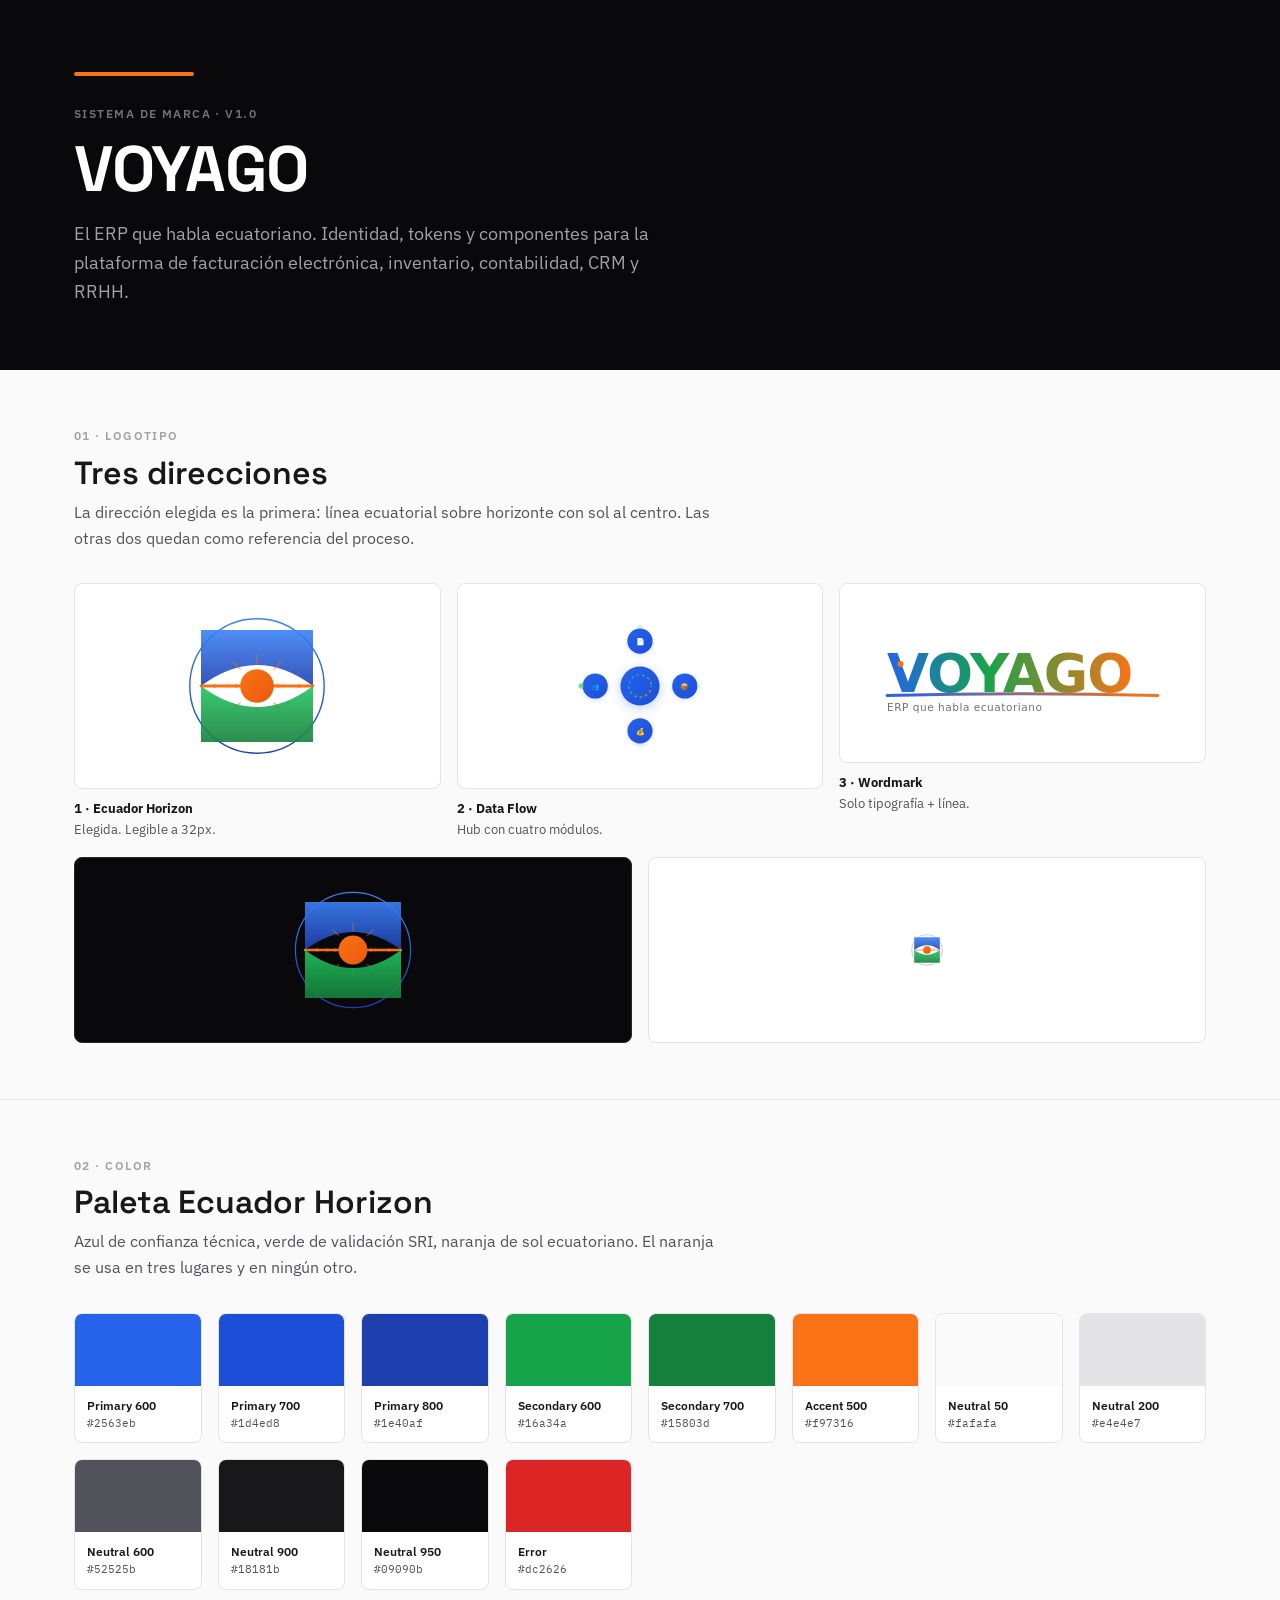
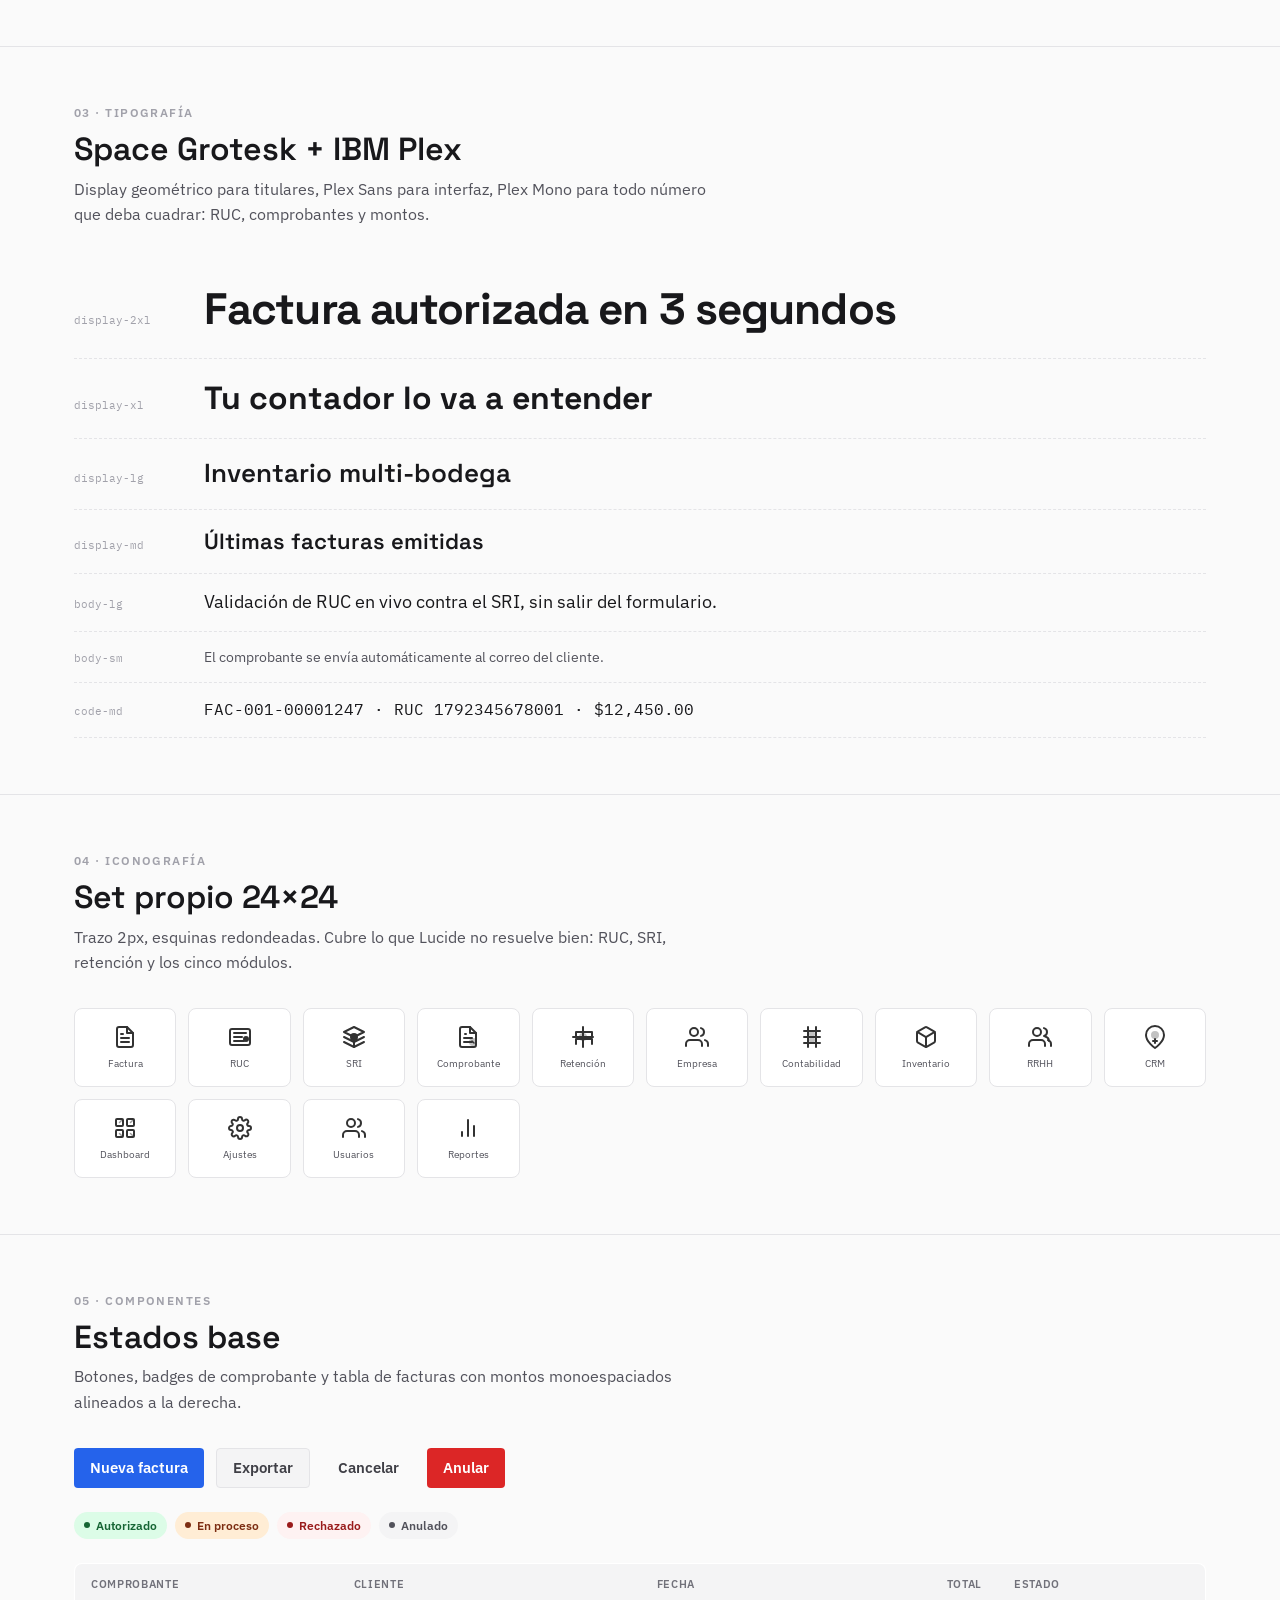
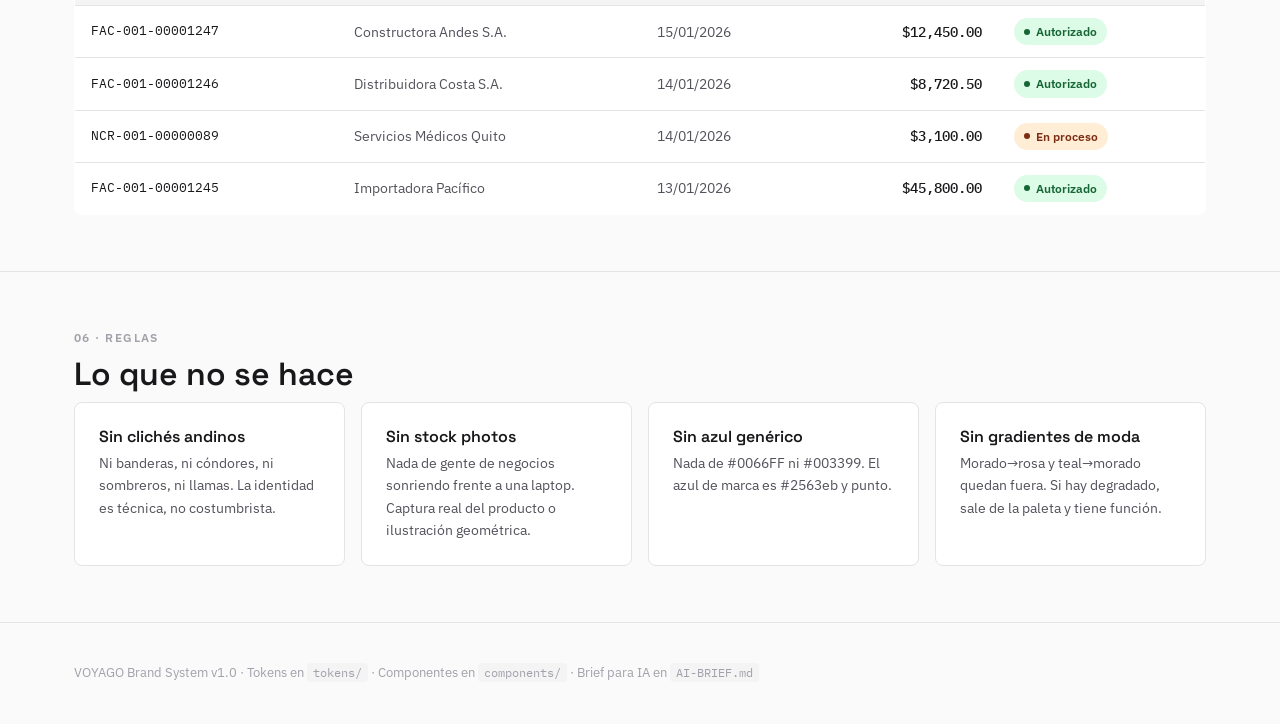
==== index.html @ 9d606502 "VOYAGO brand system v1.0: tokens, logo, iconos, componentes y landing" ====
<!DOCTYPE html>
<html lang="es-EC">
<head>
<meta charset="UTF-8">
<meta name="viewport" content="width=device-width, initial-scale=1">
<title>VOYAGO — Brand System v1.0</title>
<link rel="preconnect" href="https://fonts.googleapis.com">
<link rel="preconnect" href="https://fonts.gstatic.com" crossorigin>
<link href="https://fonts.googleapis.com/css2?family=Space+Grotesk:wght@300..700&family=IBM+Plex+Sans:wght@300..700&family=IBM+Plex+Mono:wght@300..700&display=swap" rel="stylesheet">
<style>
  :root{
    --primary-600:#2563eb; --primary-700:#1d4ed8; --primary-800:#1e40af;
    --secondary-600:#16a34a; --accent-500:#f97316;
    --n-0:#fff; --n-50:#fafafa; --n-100:#f4f4f5; --n-200:#e4e4e7;
    --n-400:#a1a1aa; --n-600:#52525b; --n-900:#18181b; --n-950:#09090b;
  }
  *{box-sizing:border-box;margin:0;padding:0}
  body{font-family:'IBM Plex Sans',system-ui,sans-serif;background:var(--n-50);color:var(--n-900);line-height:1.6;-webkit-font-smoothing:antialiased}
  h1,h2,h3,h4{font-family:'Space Grotesk',system-ui,sans-serif;text-wrap:balance;line-height:1.2}
  .wrap{max-width:1180px;margin:0 auto;padding:0 24px}
  section{padding:56px 0;border-bottom:1px solid var(--n-200)}
  .kicker{font-size:12px;letter-spacing:.12em;text-transform:uppercase;color:var(--n-400);font-weight:600;margin-bottom:8px}
  h2{font-size:clamp(24px,3vw,32px);font-weight:600;margin-bottom:8px}
  .lead{color:var(--n-600);max-width:64ch;margin-bottom:32px}
  .mono{font-family:'IBM Plex Mono',monospace;font-variant-numeric:tabular-nums}

  /* hero */
  header{background:var(--n-950);color:#fff;padding:72px 0 64px}
  header .kicker{color:#71717a}
  header h1{font-size:clamp(36px,6vw,64px);font-weight:700;letter-spacing:-.02em;margin-bottom:12px}
  header p{color:#a1a1aa;font-size:18px;max-width:56ch}
  .eqline{height:4px;width:120px;background:var(--accent-500);border-radius:99px;margin-bottom:28px}

  /* grid helpers */
  .g{display:grid;gap:16px}
  .g2{grid-template-columns:repeat(auto-fit,minmax(260px,1fr))}
  .g3{grid-template-columns:repeat(auto-fit,minmax(180px,1fr))}
  .g6{grid-template-columns:repeat(auto-fit,minmax(120px,1fr))}
  .card{background:#fff;border:1px solid var(--n-200);border-radius:8px;padding:24px}
  .card h4{font-size:16px;font-weight:600;margin-bottom:6px}
  .card p{font-size:14px;color:var(--n-600)}

  /* logos */
  .logo-box{display:flex;align-items:center;justify-content:center;background:#fff;border:1px solid var(--n-200);border-radius:8px;padding:32px;min-height:180px}
  .logo-box.dark{background:var(--n-950);border-color:#27272a}

  /* swatches */
  .sw{border-radius:8px;overflow:hidden;border:1px solid var(--n-200);background:#fff}
  .sw .chip{height:72px}
  .sw .meta{padding:10px 12px}
  .sw .name{font-size:12px;font-weight:600}
  .sw .hex{font-family:'IBM Plex Mono',monospace;font-size:11px;color:var(--n-600)}

  /* type */
  .typerow{display:flex;align-items:baseline;gap:20px;padding:14px 0;border-bottom:1px dashed var(--n-200)}
  .typerow .tag{font-family:'IBM Plex Mono',monospace;font-size:11px;color:var(--n-400);width:110px;flex-shrink:0}
  .d2xl{font-size:clamp(28px,4vw,44px);font-weight:700;letter-spacing:-.02em;font-family:'Space Grotesk'}
  .dxl{font-size:32px;font-weight:700;font-family:'Space Grotesk'}
  .dlg{font-size:26px;font-weight:600;font-family:'Space Grotesk'}
  .dmd{font-size:22px;font-weight:600;font-family:'Space Grotesk'}
  .blg{font-size:18px}
  .bsm{font-size:14px;color:var(--n-600)}

  /* icons */
  .icongrid{display:grid;grid-template-columns:repeat(auto-fit,minmax(96px,1fr));gap:12px}
  .icon-cell{background:#fff;border:1px solid var(--n-200);border-radius:8px;padding:16px 8px;display:flex;flex-direction:column;align-items:center;gap:8px}
  .icon-cell img{width:24px;height:24px;opacity:.8}
  .icon-cell span{font-size:10px;color:var(--n-600);text-align:center;line-height:1.3}

  /* buttons */
  .btnrow{display:flex;flex-wrap:wrap;gap:12px;align-items:center}
  .btn{display:inline-flex;align-items:center;justify-content:center;height:40px;padding:0 16px;border-radius:4px;font-size:15px;font-weight:600;border:none;cursor:pointer;font-family:'IBM Plex Sans'}
  .b-primary{background:var(--primary-600);color:#fff}
  .b-secondary{background:var(--n-100);color:#3f3f46;border:1px solid var(--n-200)}
  .b-ghost{background:transparent;color:#3f3f46}
  .b-danger{background:#dc2626;color:#fff}

  /* badges */
  .badges{display:flex;flex-wrap:wrap;gap:8px}
  .badge{display:inline-flex;align-items:center;gap:6px;padding:4px 10px;border-radius:999px;font-size:12px;font-weight:600}
  .badge i{width:6px;height:6px;border-radius:99px;display:block;background:currentColor}
  .bd-ok{background:#dcfce7;color:#166534}
  .bd-warn{background:#ffedd5;color:#7c2d12}
  .bd-err{background:#fef2f2;color:#991b1b}
  .bd-neutral{background:var(--n-100);color:var(--n-600)}

  /* table demo */
  table{width:100%;border-collapse:collapse;background:#fff;border:1px solid var(--n-200);border-radius:8px;overflow:hidden}
  th{background:var(--n-100);font-size:11px;text-transform:uppercase;letter-spacing:.06em;color:#71717a;text-align:left;padding:12px 16px;font-weight:600}
  td{padding:12px 16px;font-size:14px;border-top:1px solid var(--n-200);color:var(--n-600)}
  td.num{text-align:right;font-family:'IBM Plex Mono',monospace;color:var(--n-900);font-weight:500}
  td.id{font-family:'IBM Plex Mono',monospace;color:var(--n-900);font-size:13px}

  footer{padding:40px 0;color:var(--n-400);font-size:13px}
  code{background:var(--n-100);padding:2px 6px;border-radius:4px;font-family:'IBM Plex Mono',monospace;font-size:12px}
</style>
</head>
<body>

<header>
  <div class="wrap">
    <div class="eqline"></div>
    <div class="kicker">Sistema de marca · v1.0</div>
    <h1>VOYAGO</h1>
    <p>El ERP que habla ecuatoriano. Identidad, tokens y componentes para la plataforma de facturación electrónica, inventario, contabilidad, CRM y RRHH.</p>
  </div>
</header>

<section>
  <div class="wrap">
    <div class="kicker">01 · Logotipo</div>
    <h2>Tres direcciones</h2>
    <p class="lead">La dirección elegida es la primera: línea ecuatorial sobre horizonte con sol al centro. Las otras dos quedan como referencia del proceso.</p>
    <div class="g g3">
      <div>
        <div class="logo-box"><img src="logo/logo-concept-1-equator.svg" alt="Concepto 1: Ecuador Horizon" style="width:140px"></div>
        <p style="font-size:13px;margin-top:10px"><strong>1 · Ecuador Horizon</strong><br><span style="color:var(--n-600)">Elegida. Legible a 32px.</span></p>
      </div>
      <div>
        <div class="logo-box"><img src="logo/logo-concept-2-data-flow.svg" alt="Concepto 2: Data Flow" style="width:140px"></div>
        <p style="font-size:13px;margin-top:10px"><strong>2 · Data Flow</strong><br><span style="color:var(--n-600)">Hub con cuatro módulos.</span></p>
      </div>
      <div>
        <div class="logo-box"><img src="logo/logo-concept-3-typographic.svg" alt="Concepto 3: wordmark" style="width:100%"></div>
        <p style="font-size:13px;margin-top:10px"><strong>3 · Wordmark</strong><br><span style="color:var(--n-600)">Solo tipografía + línea.</span></p>
      </div>
    </div>
    <div class="g g2" style="margin-top:16px">
      <div class="logo-box dark"><img src="logo/logo-concept-1-equator.svg" alt="Logo sobre fondo oscuro" style="width:120px"></div>
      <div class="logo-box"><img src="logo/logo-concept-1-equator.svg" alt="Logo tamaño favicon" style="width:32px"></div>
    </div>
  </div>
</section>

<section>
  <div class="wrap">
    <div class="kicker">02 · Color</div>
    <h2>Paleta Ecuador Horizon</h2>
    <p class="lead">Azul de confianza técnica, verde de validación SRI, naranja de sol ecuatoriano. El naranja se usa en tres lugares y en ningún otro.</p>
    <div class="g g6">
      <div class="sw"><div class="chip" style="background:#2563eb"></div><div class="meta"><div class="name">Primary 600</div><div class="hex">#2563eb</div></div></div>
      <div class="sw"><div class="chip" style="background:#1d4ed8"></div><div class="meta"><div class="name">Primary 700</div><div class="hex">#1d4ed8</div></div></div>
      <div class="sw"><div class="chip" style="background:#1e40af"></div><div class="meta"><div class="name">Primary 800</div><div class="hex">#1e40af</div></div></div>
      <div class="sw"><div class="chip" style="background:#16a34a"></div><div class="meta"><div class="name">Secondary 600</div><div class="hex">#16a34a</div></div></div>
      <div class="sw"><div class="chip" style="background:#15803d"></div><div class="meta"><div class="name">Secondary 700</div><div class="hex">#15803d</div></div></div>
      <div class="sw"><div class="chip" style="background:#f97316"></div><div class="meta"><div class="name">Accent 500</div><div class="hex">#f97316</div></div></div>
      <div class="sw"><div class="chip" style="background:#fafafa"></div><div class="meta"><div class="name">Neutral 50</div><div class="hex">#fafafa</div></div></div>
      <div class="sw"><div class="chip" style="background:#e4e4e7"></div><div class="meta"><div class="name">Neutral 200</div><div class="hex">#e4e4e7</div></div></div>
      <div class="sw"><div class="chip" style="background:#52525b"></div><div class="meta"><div class="name">Neutral 600</div><div class="hex">#52525b</div></div></div>
      <div class="sw"><div class="chip" style="background:#18181b"></div><div class="meta"><div class="name">Neutral 900</div><div class="hex">#18181b</div></div></div>
      <div class="sw"><div class="chip" style="background:#09090b"></div><div class="meta"><div class="name">Neutral 950</div><div class="hex">#09090b</div></div></div>
      <div class="sw"><div class="chip" style="background:#dc2626"></div><div class="meta"><div class="name">Error</div><div class="hex">#dc2626</div></div></div>
    </div>
  </div>
</section>

<section>
  <div class="wrap">
    <div class="kicker">03 · Tipografía</div>
    <h2>Space Grotesk + IBM Plex</h2>
    <p class="lead">Display geométrico para titulares, Plex Sans para interfaz, Plex Mono para todo número que deba cuadrar: RUC, comprobantes y montos.</p>
    <div class="typerow"><span class="tag">display-2xl</span><span class="d2xl">Factura autorizada en 3 segundos</span></div>
    <div class="typerow"><span class="tag">display-xl</span><span class="dxl">Tu contador lo va a entender</span></div>
    <div class="typerow"><span class="tag">display-lg</span><span class="dlg">Inventario multi-bodega</span></div>
    <div class="typerow"><span class="tag">display-md</span><span class="dmd">Últimas facturas emitidas</span></div>
    <div class="typerow"><span class="tag">body-lg</span><span class="blg">Validación de RUC en vivo contra el SRI, sin salir del formulario.</span></div>
    <div class="typerow"><span class="tag">body-sm</span><span class="bsm">El comprobante se envía automáticamente al correo del cliente.</span></div>
    <div class="typerow"><span class="tag">code-md</span><span class="mono">FAC-001-00001247 · RUC 1792345678001 · $12,450.00</span></div>
  </div>
</section>

<section>
  <div class="wrap">
    <div class="kicker">04 · Iconografía</div>
    <h2>Set propio 24×24</h2>
    <p class="lead">Trazo 2px, esquinas redondeadas. Cubre lo que Lucide no resuelve bien: RUC, SRI, retención y los cinco módulos.</p>
    <div class="icongrid">
      <div class="icon-cell"><img src="icons/invoice.svg" alt=""><span>Factura</span></div>
      <div class="icon-cell"><img src="icons/ruc.svg" alt=""><span>RUC</span></div>
      <div class="icon-cell"><img src="icons/sri.svg" alt=""><span>SRI</span></div>
      <div class="icon-cell"><img src="icons/comprobante.svg" alt=""><span>Comprobante</span></div>
      <div class="icon-cell"><img src="icons/retencion.svg" alt=""><span>Retención</span></div>
      <div class="icon-cell"><img src="icons/empresa-usuario.svg" alt=""><span>Empresa</span></div>
      <div class="icon-cell"><img src="icons/modulo-contabilidad.svg" alt=""><span>Contabilidad</span></div>
      <div class="icon-cell"><img src="icons/modulo-inventario.svg" alt=""><span>Inventario</span></div>
      <div class="icon-cell"><img src="icons/modulo-rrhh.svg" alt=""><span>RRHH</span></div>
      <div class="icon-cell"><img src="icons/modulo-crm.svg" alt=""><span>CRM</span></div>
      <div class="icon-cell"><img src="icons/dashboard.svg" alt=""><span>Dashboard</span></div>
      <div class="icon-cell"><img src="icons/settings.svg" alt=""><span>Ajustes</span></div>
      <div class="icon-cell"><img src="icons/users.svg" alt=""><span>Usuarios</span></div>
      <div class="icon-cell"><img src="icons/chart.svg" alt=""><span>Reportes</span></div>
    </div>
  </div>
</section>

<section>
  <div class="wrap">
    <div class="kicker">05 · Componentes</div>
    <h2>Estados base</h2>
    <p class="lead">Botones, badges de comprobante y tabla de facturas con montos monoespaciados alineados a la derecha.</p>

    <div class="btnrow" style="margin-bottom:24px">
      <button class="btn b-primary">Nueva factura</button>
      <button class="btn b-secondary">Exportar</button>
      <button class="btn b-ghost">Cancelar</button>
      <button class="btn b-danger">Anular</button>
    </div>

    <div class="badges" style="margin-bottom:24px">
      <span class="badge bd-ok"><i></i>Autorizado</span>
      <span class="badge bd-warn"><i></i>En proceso</span>
      <span class="badge bd-err"><i></i>Rechazado</span>
      <span class="badge bd-neutral"><i></i>Anulado</span>
    </div>

    <table>
      <thead><tr><th>Comprobante</th><th>Cliente</th><th>Fecha</th><th style="text-align:right">Total</th><th>Estado</th></tr></thead>
      <tbody>
        <tr><td class="id">FAC-001-00001247</td><td>Constructora Andes S.A.</td><td>15/01/2026</td><td class="num">$12,450.00</td><td><span class="badge bd-ok"><i></i>Autorizado</span></td></tr>
        <tr><td class="id">FAC-001-00001246</td><td>Distribuidora Costa S.A.</td><td>14/01/2026</td><td class="num">$8,720.50</td><td><span class="badge bd-ok"><i></i>Autorizado</span></td></tr>
        <tr><td class="id">NCR-001-00000089</td><td>Servicios Médicos Quito</td><td>14/01/2026</td><td class="num">$3,100.00</td><td><span class="badge bd-warn"><i></i>En proceso</span></td></tr>
        <tr><td class="id">FAC-001-00001245</td><td>Importadora Pacífico</td><td>13/01/2026</td><td class="num">$45,800.00</td><td><span class="badge bd-ok"><i></i>Autorizado</span></td></tr>
      </tbody>
    </table>
  </div>
</section>

<section>
  <div class="wrap">
    <div class="kicker">06 · Reglas</div>
    <h2>Lo que no se hace</h2>
    <div class="g g2">
      <div class="card"><h4>Sin clichés andinos</h4><p>Ni banderas, ni cóndores, ni sombreros, ni llamas. La identidad es técnica, no costumbrista.</p></div>
      <div class="card"><h4>Sin stock photos</h4><p>Nada de gente de negocios sonriendo frente a una laptop. Captura real del producto o ilustración geométrica.</p></div>
      <div class="card"><h4>Sin azul genérico</h4><p>Nada de #0066FF ni #003399. El azul de marca es #2563eb y punto.</p></div>
      <div class="card"><h4>Sin gradientes de moda</h4><p>Morado→rosa y teal→morado quedan fuera. Si hay degradado, sale de la paleta y tiene función.</p></div>
    </div>
  </div>
</section>

<footer>
  <div class="wrap">
    VOYAGO Brand System v1.0 · Tokens en <code>tokens/</code> · Componentes en <code>components/</code> · Brief para IA en <code>AI-BRIEF.md</code>
  </div>
</footer>

</body>
</html>
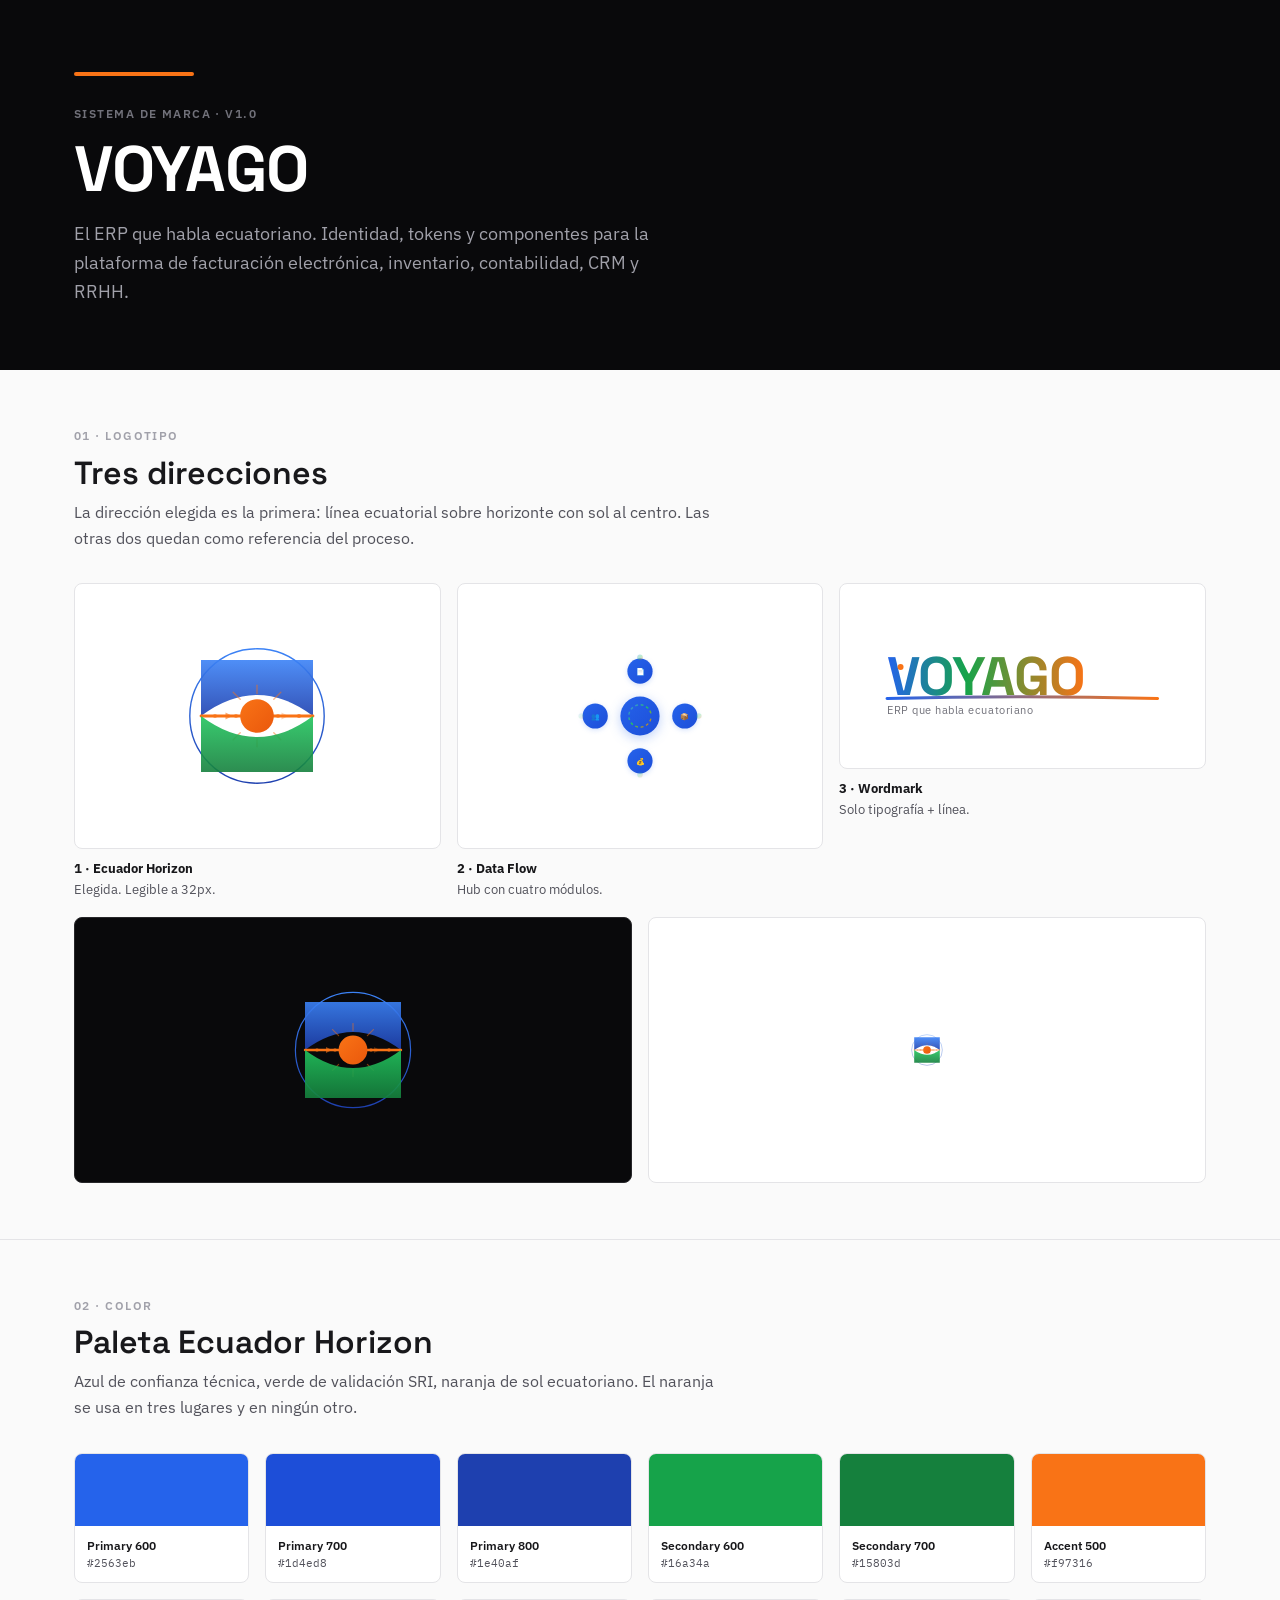
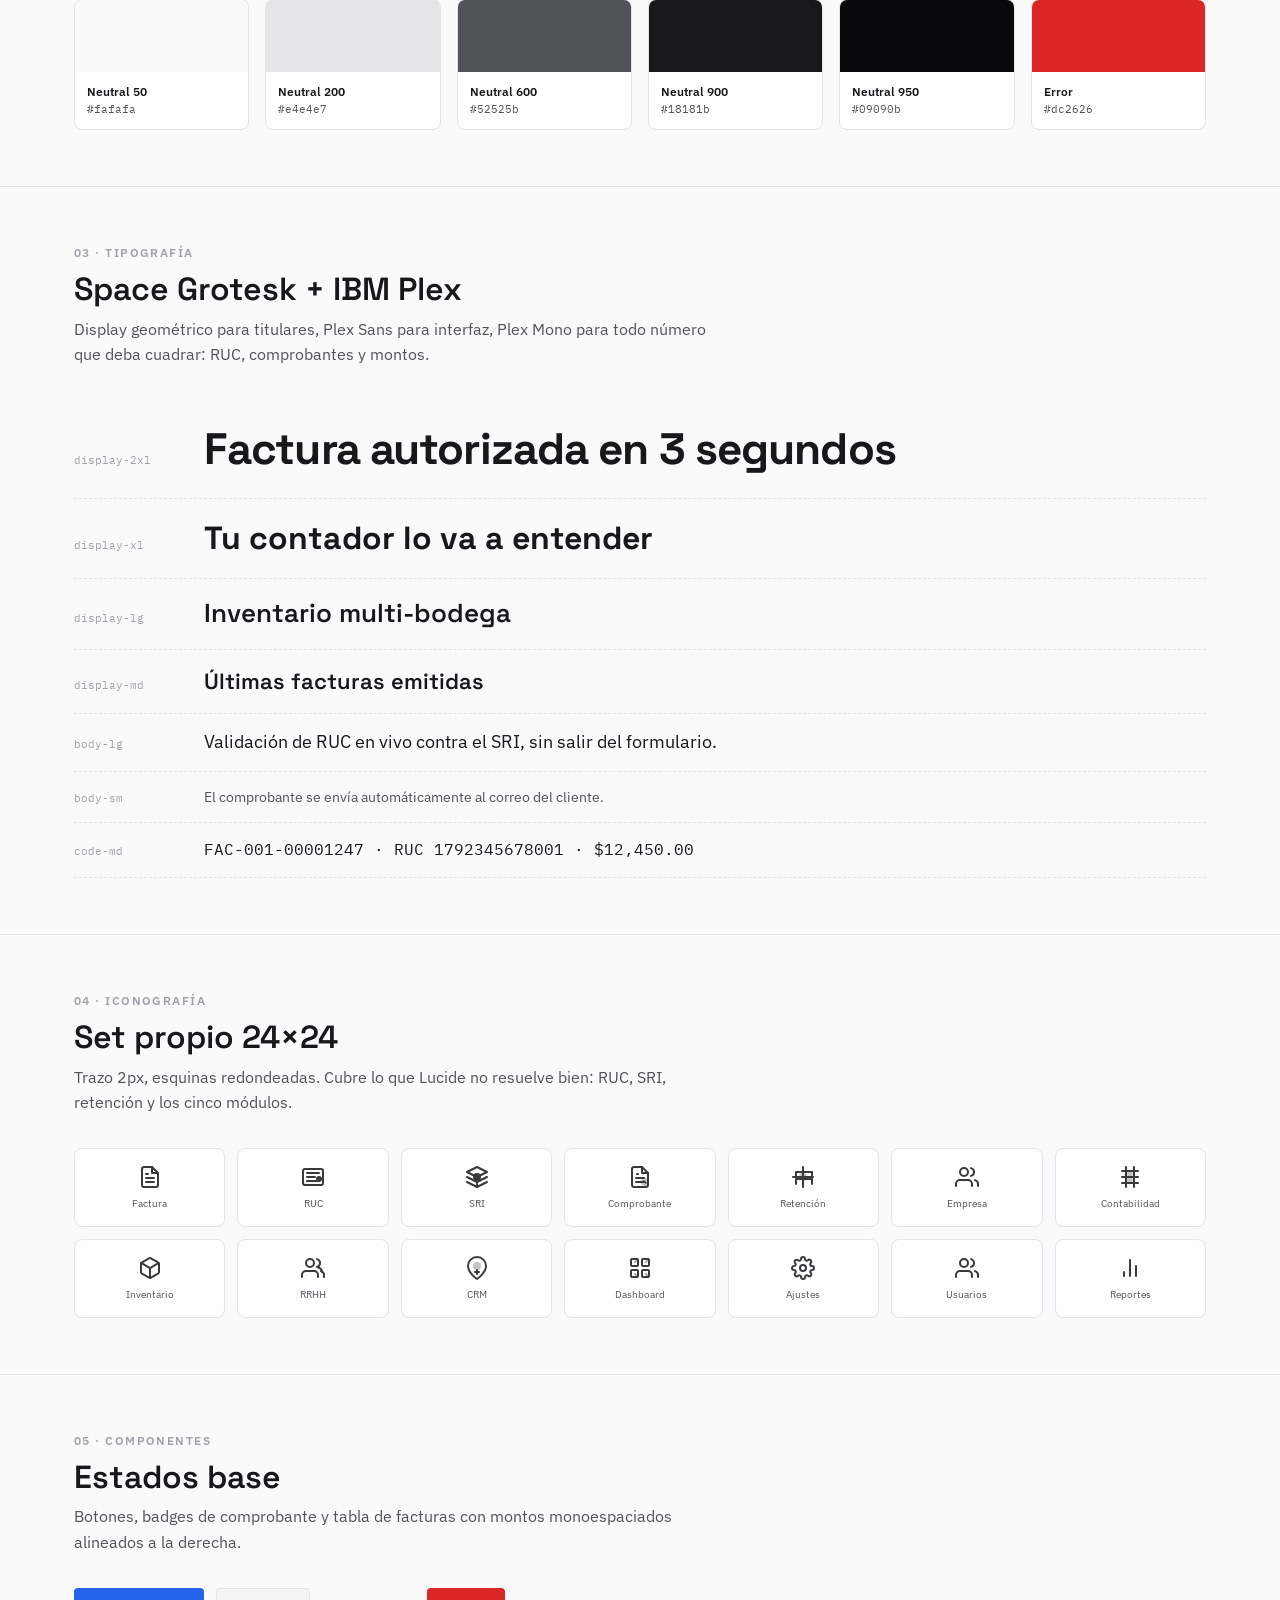
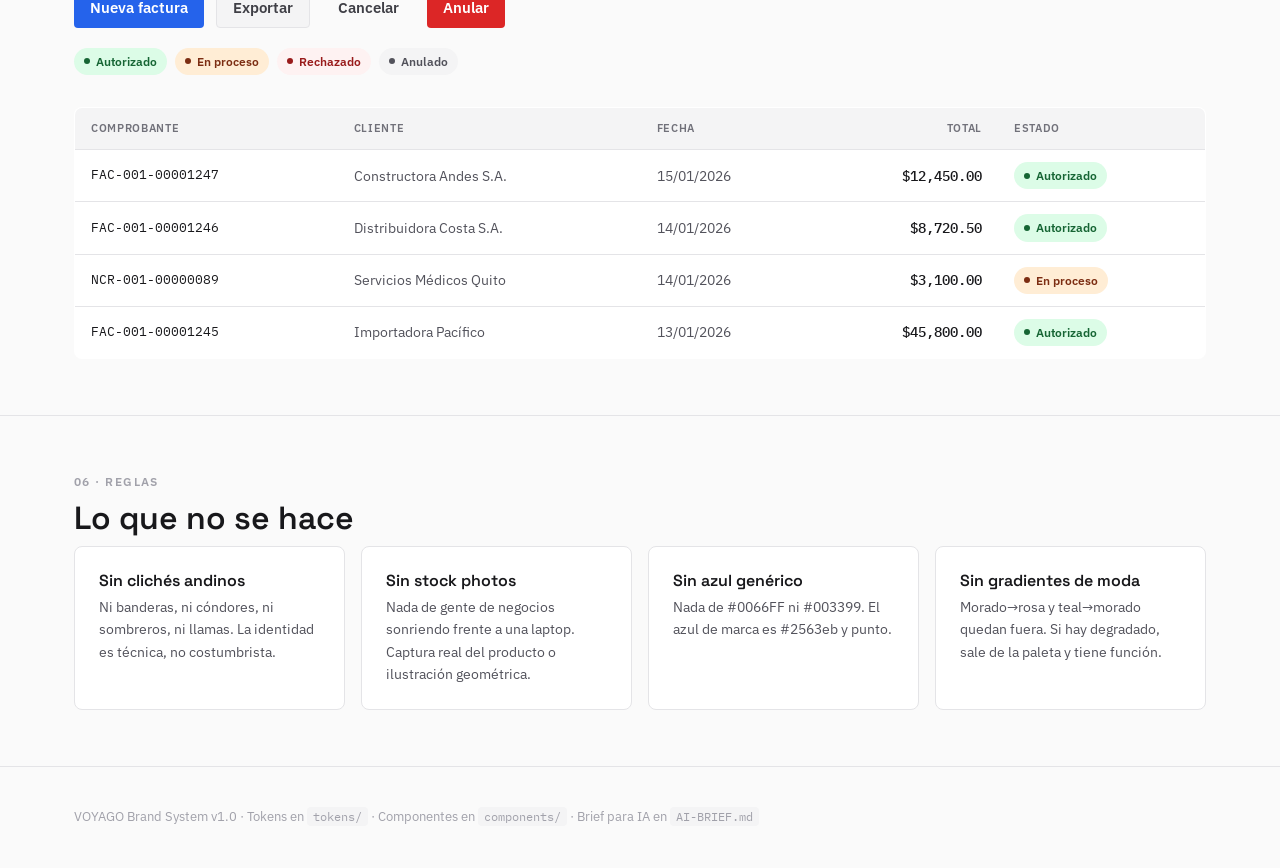
==== commit 540d2c74: "Añade AI pack, dashboard mockup, guías PDF y renders de verificación" ====
--- a/index.html
+++ b/index.html
@@ -35,7 +35,8 @@
   .g{display:grid;gap:16px}
   .g2{grid-template-columns:repeat(auto-fit,minmax(260px,1fr))}
   .g3{grid-template-columns:repeat(auto-fit,minmax(180px,1fr))}
-  .g6{grid-template-columns:repeat(auto-fit,minmax(120px,1fr))}
+  .g6{grid-template-columns:repeat(6,minmax(0,1fr))}
+  @media(max-width:720px){.g6{grid-template-columns:repeat(3,minmax(0,1fr))}}
   .card{background:#fff;border:1px solid var(--n-200);border-radius:8px;padding:24px}
   .card h4{font-size:16px;font-weight:600;margin-bottom:6px}
   .card p{font-size:14px;color:var(--n-600)}
@@ -62,9 +63,10 @@
   .bsm{font-size:14px;color:var(--n-600)}
 
   /* icons */
-  .icongrid{display:grid;grid-template-columns:repeat(auto-fit,minmax(96px,1fr));gap:12px}
+  .icongrid{display:grid;grid-template-columns:repeat(7,minmax(0,1fr));gap:12px}
+  @media(max-width:720px){.icongrid{grid-template-columns:repeat(4,minmax(0,1fr))}}
   .icon-cell{background:#fff;border:1px solid var(--n-200);border-radius:8px;padding:16px 8px;display:flex;flex-direction:column;align-items:center;gap:8px}
-  .icon-cell img{width:24px;height:24px;opacity:.8}
+  .icon-cell svg{width:24px;height:24px;opacity:.85}
   .icon-cell span{font-size:10px;color:var(--n-600);text-align:center;line-height:1.3}
 
   /* buttons */
@@ -113,21 +115,323 @@
     <p class="lead">La dirección elegida es la primera: línea ecuatorial sobre horizonte con sol al centro. Las otras dos quedan como referencia del proceso.</p>
     <div class="g g3">
       <div>
-        <div class="logo-box"><img src="logo/logo-concept-1-equator.svg" alt="Concepto 1: Ecuador Horizon" style="width:140px"></div>
+        <div class="logo-box"><svg  alt="Concepto 1: Ecuador Horizon" style="width:140px" data-src="logo/logo-concept-1-equator.svg" xmlns="http://www.w3.org/2000/svg" viewBox="0 0 200 200" width="200" height="200">
+  <!-- VOYAGO Logo Concept 1: "Ecuador Horizon" -->
+  <!-- Geometric representation of the equatorial line crossing a horizon -->
+  <!-- Primary color: #2563eb (primary-600) -->
+  <!-- Secondary: #16a34a (secondary-600) -->
+  <!-- Accent: #f97316 (accent-500) -->
+
+  <defs>
+    <linearGradient id="skyGradient" x1="0%" y1="0%" x2="0%" y2="100%">
+      <stop offset="0%" stop-color="#3b82f6" stop-opacity="1"/>
+      <stop offset="100%" stop-color="#1e40af" stop-opacity="1"/>
+    </linearGradient>
+    <linearGradient id="earthGradient" x1="0%" y1="0%" x2="0%" y2="100%">
+      <stop offset="0%" stop-color="#22c55e" stop-opacity="1"/>
+      <stop offset="100%" stop-color="#15803d" stop-opacity="1"/>
+    </linearGradient>
+    <linearGradient id="sunGradient" x1="0%" y1="0%" x2="100%" y2="100%">
+      <stop offset="0%" stop-color="#f97316" stop-opacity="1"/>
+      <stop offset="100%" stop-color="#ea580c" stop-opacity="1"/>
+    </linearGradient>
+  </defs>
+
+  <!-- Background circle (optional, for avatar usage) -->
+  <circle cx="100" cy="100" r="96" fill="none" stroke="url(#skyGradient)" stroke-width="2"/>
+
+  <!-- Sky area (upper portion) -->
+  <path d="M20 100 Q100 40 180 100 L180 20 L20 20 Z" fill="url(#skyGradient)" opacity="0.9"/>
+
+  <!-- Equatorial line (the core concept) -->
+  <line x1="20" y1="100" x2="180" y2="100" stroke="#f97316" stroke-width="4" stroke-linecap="round">
+    <animate attributeName="stroke-dashoffset" from="160" to="0" dur="2s" fill="freeze"/>
+  </line>
+
+  <!-- Sun on the equator line -->
+  <circle cx="100" cy="100" r="24" fill="url(#sunGradient)">
+    <animate attributeName="r" from="0" to="24" dur="1.5s" begin="0.5s" fill="freeze"/>
+  </circle>
+
+  <!-- Sun rays -->
+  <g stroke="#f97316" stroke-width="2" stroke-linecap="round" opacity="0.7">
+    <line x1="100" y1="68" x2="100" y2="56"><animate attributeName="opacity" from="0" to="0.7" dur="1s" begin="1s" fill="freeze"/></line>
+    <line x1="100" y1="132" x2="100" y2="144"><animate attributeName="opacity" from="0" to="0.7" dur="1s" begin="1s" fill="freeze"/></line>
+    <line x1="68" y1="100" x2="56" y2="100"><animate attributeName="opacity" from="0" to="0.7" dur="1s" begin="1s" fill="freeze"/></line>
+    <line x1="132" y1="100" x2="144" y2="100"><animate attributeName="opacity" from="0" to="0.7" dur="1s" begin="1s" fill="freeze"/></line>
+    <line x1="76" y1="76" x2="66" y2="66"><animate attributeName="opacity" from="0" to="0.7" dur="1s" begin="1s" fill="freeze"/></line>
+    <line x1="124" y1="76" x2="134" y2="66"><animate attributeName="opacity" from="0" to="0.7" dur="1s" begin="1s" fill="freeze"/></line>
+    <line x1="76" y1="124" x2="66" y2="134"><animate attributeName="opacity" from="0" to="0.7" dur="1s" begin="1s" fill="freeze"/></line>
+    <line x1="124" y1="124" x2="134" y2="134"><animate attributeName="opacity" from="0" to="0.7" dur="1s" begin="1s" fill="freeze"/></line>
+  </g>
+
+  <!-- Earth/Mountain base (lower portion) -->
+  <path d="M20 100 Q100 160 180 100 L180 180 L20 180 Z" fill="url(#earthGradient)" opacity="0.9"/>
+
+  <!-- Data points flowing along equator (tech feel) -->
+  <g fill="#f97316" opacity="0.8">
+    <circle cx="40" cy="100" r="3"><animate attributeName="opacity" from="0" to="0.8" dur="0.5s" begin="1.5s" fill="freeze"/></circle>
+    <circle cx="70" cy="100" r="3"><animate attributeName="opacity" from="0" to="0.8" dur="0.5s" begin="1.6s" fill="freeze"/></circle>
+    <circle cx="130" cy="100" r="3"><animate attributeName="opacity" from="0" to="0.8" dur="0.5s" begin="1.7s" fill="freeze"/></circle>
+    <circle cx="160" cy="100" r="3"><animate attributeName="opacity" from="0" to="0.8" dur="0.5s" begin="1.8s" fill="freeze"/></circle>
+  </g>
+
+  <!-- Subtle arrowheads on equator line (direction/flow) -->
+  <g fill="#f97316" opacity="0.6">
+    <polygon points="55,95 55,105 65,100"><animate attributeName="opacity" from="0" to="0.6" dur="0.5s" begin="2s" fill="freeze"/></polygon>
+    <polygon points="135,95 135,105 145,100"><animate attributeName="opacity" from="0" to="0.6" dur="0.5s" begin="2.1s" fill="freeze"/></polygon>
+  </g>
+</svg></div>
         <p style="font-size:13px;margin-top:10px"><strong>1 · Ecuador Horizon</strong><br><span style="color:var(--n-600)">Elegida. Legible a 32px.</span></p>
       </div>
       <div>
-        <div class="logo-box"><img src="logo/logo-concept-2-data-flow.svg" alt="Concepto 2: Data Flow" style="width:140px"></div>
+        <div class="logo-box"><svg  alt="Concepto 2: Data Flow" style="width:140px" data-src="logo/logo-concept-2-data-flow.svg" xmlns="http://www.w3.org/2000/svg" viewBox="0 0 200 200" width="200" height="200">
+  <!-- VOYAGO Logo Concept 2: "Data Flow" -->
+  <!-- Abstract representation of data flowing through a system (ERP) -->
+  <!-- Clean, technical, scalable -->
+
+  <defs>
+    <linearGradient id="flowGradient" x1="0%" y1="0%" x2="100%" y2="100%">
+      <stop offset="0%" stop-color="#3b82f6"/>
+      <stop offset="50%" stop-color="#22c55e"/>
+      <stop offset="100%" stop-color="#f97316"/>
+    </linearGradient>
+    <linearGradient id="nodeGradient" x1="0%" y1="0%" x2="100%" y2="100%">
+      <stop offset="0%" stop-color="#2563eb"/>
+      <stop offset="100%" stop-color="#1d4ed8"/>
+    </linearGradient>
+  </defs>
+
+  <!-- Central hub (ERP core) -->
+  <circle cx="100" cy="100" r="28" fill="url(#nodeGradient)" filter="drop-shadow(0 4px 8px rgba(37,99,235,0.3))"/>
+
+  <!-- Inner pulse -->
+  <circle cx="100" cy="100" r="16" fill="none" stroke="url(#flowGradient)" stroke-width="2" stroke-dasharray="4 4">
+    <animate attributeName="stroke-dashoffset" from="0" to="16" dur="2s" repeatCount="indefinite"/>
+  </circle>
+
+  <!-- Four module nodes (Facturación, Inventario, Contabilidad, RRHH) -->
+  <g fill="url(#nodeGradient)" filter="drop-shadow(0 2px 4px rgba(37,99,235,0.2))">
+    <!-- Top: Facturación -->
+    <circle cx="100" cy="36" r="18">
+      <animate attributeName="r" from="0" to="18" dur="0.5s" begin="0.2s" fill="freeze"/>
+    </circle>
+    <!-- Right: Inventario -->
+    <circle cx="164" cy="100" r="18">
+      <animate attributeName="r" from="0" to="18" dur="0.5s" begin="0.3s" fill="freeze"/>
+    </circle>
+    <!-- Bottom: Contabilidad -->
+    <circle cx="100" cy="164" r="18">
+      <animate attributeName="r" from="0" to="18" dur="0.5s" begin="0.4s" fill="freeze"/>
+    </circle>
+    <!-- Left: RRHH -->
+    <circle cx="36" cy="100" r="18">
+      <animate attributeName="r" from="0" to="18" dur="0.5s" begin="0.5s" fill="freeze"/>
+    </circle>
+  </g>
+
+  <!-- Data flows connecting hub to modules -->
+  <g stroke="url(#flowGradient)" stroke-width="4" stroke-linecap="round" fill="none" stroke-dasharray="8 4">
+    <path d="M100 64 V 54"><animate attributeName="stroke-dashoffset" from="12" to="0" dur="1s" begin="0.6s" repeatCount="indefinite"/></path>
+    <path d="M128 100 H 146"><animate attributeName="stroke-dashoffset" from="12" to="0" dur="1s" begin="0.7s" repeatCount="indefinite"/></path>
+    <path d="M100 136 V 146"><animate attributeName="stroke-dashoffset" from="12" to="0" dur="1s" begin="0.8s" repeatCount="indefinite"/></path>
+    <path d="M54 100 H 36"><animate attributeName="stroke-dashoffset" from="12" to="0" dur="1s" begin="0.9s" repeatCount="indefinite"/></path>
+  </g>
+
+  <!-- Module icons (simplified) -->
+  <g fill="white" font-size="10" text-anchor="middle" dominant-baseline="middle" font-family="system-ui, sans-serif" font-weight="bold">
+    <text x="100" y="37.5">📄</text>
+    <text x="164" y="101.5">📦</text>
+    <text x="100" y="165.5">💰</text>
+    <text x="36" y="101.5">👥</text>
+  </g>
+
+  <!-- Outer orbit particles (data points) -->
+  <g fill="url(#flowGradient)">
+    <circle cx="100" cy="16" r="4" opacity="0.6"><animate attributeName="opacity" from="0" to="0.6" dur="1s" begin="1s" repeatCount="indefinite"/></circle>
+    <circle cx="184" cy="100" r="4" opacity="0.6"><animate attributeName="opacity" from="0" to="0.6" dur="1s" begin="1.1s" repeatCount="indefinite"/></circle>
+    <circle cx="100" cy="184" r="4" opacity="0.6"><animate attributeName="opacity" from="0" to="0.6" dur="1s" begin="1.2s" repeatCount="indefinite"/></circle>
+    <circle cx="16" cy="100" r="4" opacity="0.6"><animate attributeName="opacity" from="0" to="0.6" dur="1s" begin="1.3s" repeatCount="indefinite"/></circle>
+  </g>
+</svg></div>
         <p style="font-size:13px;margin-top:10px"><strong>2 · Data Flow</strong><br><span style="color:var(--n-600)">Hub con cuatro módulos.</span></p>
       </div>
       <div>
-        <div class="logo-box"><img src="logo/logo-concept-3-typographic.svg" alt="Concepto 3: wordmark" style="width:100%"></div>
+        <div class="logo-box"><svg  alt="Concepto 3: wordmark" style="width:100%" data-src="logo/logo-concept-3-typographic.svg" xmlns="http://www.w3.org/2000/svg" viewBox="0 0 400 120" width="400" height="120">
+  <!-- VOYAGO Logo Concept 3: "Typographic Mark" -->
+  <!-- Wordmark-focused, clean, professional, highly legible -->
+  <!-- Uses Space Grotesk (display) + custom ligature for 'V' + 'O' -->
+
+  <defs>
+    <linearGradient id="textGradient" x1="0%" y1="0%" x2="100%" y2="0%">
+      <stop offset="0%" stop-color="#2563eb"/>
+      <stop offset="40%" stop-color="#16a34a"/>
+      <stop offset="100%" stop-color="#f97316"/>
+    </linearGradient>
+    <linearGradient id="accentLine" x1="0%" y1="0%" x2="100%" y2="0%">
+      <stop offset="0%" stop-color="#2563eb"/>
+      <stop offset="100%" stop-color="#f97316"/>
+    </linearGradient>
+  </defs>
+
+  <!-- Main wordmark -->
+  <text x="20" y="85" font-family="Space Grotesk, system-ui, sans-serif" font-size="72" font-weight="700" fill="url(#textGradient)" letter-spacing="-0.02em">
+    VOYAGO
+  </text>
+
+  <!-- Accent underline (equator line) -->
+  <path d="M20 90 Q200 85 380 90" stroke="url(#accentLine)" stroke-width="4" fill="none" stroke-linecap="round">
+    <animate attributeName="stroke-dashoffset" from="360" to="0" dur="1.5s" fill="freeze"/>
+  </path>
+
+  <!-- Small dot on the 'V' (location pin / equator marker) -->
+  <circle cx="38" cy="48" r="4" fill="#f97316">
+    <animate attributeName="r" from="0" to="4" dur="0.3s" begin="1.5s" fill="freeze"/>
+  </circle>
+
+  <!-- Tagline (optional) -->
+  <text x="20" y="110" font-family="IBM Plex Sans, system-ui, sans-serif" font-size="14" font-weight="400" fill="#71717a" letter-spacing="0.05em" text-transform="uppercase">
+    ERP que habla ecuatoriano
+  </text>
+</svg></div>
         <p style="font-size:13px;margin-top:10px"><strong>3 · Wordmark</strong><br><span style="color:var(--n-600)">Solo tipografía + línea.</span></p>
       </div>
     </div>
     <div class="g g2" style="margin-top:16px">
-      <div class="logo-box dark"><img src="logo/logo-concept-1-equator.svg" alt="Logo sobre fondo oscuro" style="width:120px"></div>
-      <div class="logo-box"><img src="logo/logo-concept-1-equator.svg" alt="Logo tamaño favicon" style="width:32px"></div>
+      <div class="logo-box dark"><svg  alt="Logo sobre fondo oscuro" style="width:120px" data-src="logo/logo-concept-1-equator.svg" xmlns="http://www.w3.org/2000/svg" viewBox="0 0 200 200" width="200" height="200">
+  <!-- VOYAGO Logo Concept 1: "Ecuador Horizon" -->
+  <!-- Geometric representation of the equatorial line crossing a horizon -->
+  <!-- Primary color: #2563eb (primary-600) -->
+  <!-- Secondary: #16a34a (secondary-600) -->
+  <!-- Accent: #f97316 (accent-500) -->
+
+  <defs>
+    <linearGradient id="skyGradient" x1="0%" y1="0%" x2="0%" y2="100%">
+      <stop offset="0%" stop-color="#3b82f6" stop-opacity="1"/>
+      <stop offset="100%" stop-color="#1e40af" stop-opacity="1"/>
+    </linearGradient>
+    <linearGradient id="earthGradient" x1="0%" y1="0%" x2="0%" y2="100%">
+      <stop offset="0%" stop-color="#22c55e" stop-opacity="1"/>
+      <stop offset="100%" stop-color="#15803d" stop-opacity="1"/>
+    </linearGradient>
+    <linearGradient id="sunGradient" x1="0%" y1="0%" x2="100%" y2="100%">
+      <stop offset="0%" stop-color="#f97316" stop-opacity="1"/>
+      <stop offset="100%" stop-color="#ea580c" stop-opacity="1"/>
+    </linearGradient>
+  </defs>
+
+  <!-- Background circle (optional, for avatar usage) -->
+  <circle cx="100" cy="100" r="96" fill="none" stroke="url(#skyGradient)" stroke-width="2"/>
+
+  <!-- Sky area (upper portion) -->
+  <path d="M20 100 Q100 40 180 100 L180 20 L20 20 Z" fill="url(#skyGradient)" opacity="0.9"/>
+
+  <!-- Equatorial line (the core concept) -->
+  <line x1="20" y1="100" x2="180" y2="100" stroke="#f97316" stroke-width="4" stroke-linecap="round">
+    <animate attributeName="stroke-dashoffset" from="160" to="0" dur="2s" fill="freeze"/>
+  </line>
+
+  <!-- Sun on the equator line -->
+  <circle cx="100" cy="100" r="24" fill="url(#sunGradient)">
+    <animate attributeName="r" from="0" to="24" dur="1.5s" begin="0.5s" fill="freeze"/>
+  </circle>
+
+  <!-- Sun rays -->
+  <g stroke="#f97316" stroke-width="2" stroke-linecap="round" opacity="0.7">
+    <line x1="100" y1="68" x2="100" y2="56"><animate attributeName="opacity" from="0" to="0.7" dur="1s" begin="1s" fill="freeze"/></line>
+    <line x1="100" y1="132" x2="100" y2="144"><animate attributeName="opacity" from="0" to="0.7" dur="1s" begin="1s" fill="freeze"/></line>
+    <line x1="68" y1="100" x2="56" y2="100"><animate attributeName="opacity" from="0" to="0.7" dur="1s" begin="1s" fill="freeze"/></line>
+    <line x1="132" y1="100" x2="144" y2="100"><animate attributeName="opacity" from="0" to="0.7" dur="1s" begin="1s" fill="freeze"/></line>
+    <line x1="76" y1="76" x2="66" y2="66"><animate attributeName="opacity" from="0" to="0.7" dur="1s" begin="1s" fill="freeze"/></line>
+    <line x1="124" y1="76" x2="134" y2="66"><animate attributeName="opacity" from="0" to="0.7" dur="1s" begin="1s" fill="freeze"/></line>
+    <line x1="76" y1="124" x2="66" y2="134"><animate attributeName="opacity" from="0" to="0.7" dur="1s" begin="1s" fill="freeze"/></line>
+    <line x1="124" y1="124" x2="134" y2="134"><animate attributeName="opacity" from="0" to="0.7" dur="1s" begin="1s" fill="freeze"/></line>
+  </g>
+
+  <!-- Earth/Mountain base (lower portion) -->
+  <path d="M20 100 Q100 160 180 100 L180 180 L20 180 Z" fill="url(#earthGradient)" opacity="0.9"/>
+
+  <!-- Data points flowing along equator (tech feel) -->
+  <g fill="#f97316" opacity="0.8">
+    <circle cx="40" cy="100" r="3"><animate attributeName="opacity" from="0" to="0.8" dur="0.5s" begin="1.5s" fill="freeze"/></circle>
+    <circle cx="70" cy="100" r="3"><animate attributeName="opacity" from="0" to="0.8" dur="0.5s" begin="1.6s" fill="freeze"/></circle>
+    <circle cx="130" cy="100" r="3"><animate attributeName="opacity" from="0" to="0.8" dur="0.5s" begin="1.7s" fill="freeze"/></circle>
+    <circle cx="160" cy="100" r="3"><animate attributeName="opacity" from="0" to="0.8" dur="0.5s" begin="1.8s" fill="freeze"/></circle>
+  </g>
+
+  <!-- Subtle arrowheads on equator line (direction/flow) -->
+  <g fill="#f97316" opacity="0.6">
+    <polygon points="55,95 55,105 65,100"><animate attributeName="opacity" from="0" to="0.6" dur="0.5s" begin="2s" fill="freeze"/></polygon>
+    <polygon points="135,95 135,105 145,100"><animate attributeName="opacity" from="0" to="0.6" dur="0.5s" begin="2.1s" fill="freeze"/></polygon>
+  </g>
+</svg></div>
+      <div class="logo-box"><svg  alt="Logo tamaño favicon" style="width:32px" data-src="logo/logo-concept-1-equator.svg" xmlns="http://www.w3.org/2000/svg" viewBox="0 0 200 200" width="200" height="200">
+  <!-- VOYAGO Logo Concept 1: "Ecuador Horizon" -->
+  <!-- Geometric representation of the equatorial line crossing a horizon -->
+  <!-- Primary color: #2563eb (primary-600) -->
+  <!-- Secondary: #16a34a (secondary-600) -->
+  <!-- Accent: #f97316 (accent-500) -->
+
+  <defs>
+    <linearGradient id="skyGradient" x1="0%" y1="0%" x2="0%" y2="100%">
+      <stop offset="0%" stop-color="#3b82f6" stop-opacity="1"/>
+      <stop offset="100%" stop-color="#1e40af" stop-opacity="1"/>
+    </linearGradient>
+    <linearGradient id="earthGradient" x1="0%" y1="0%" x2="0%" y2="100%">
+      <stop offset="0%" stop-color="#22c55e" stop-opacity="1"/>
+      <stop offset="100%" stop-color="#15803d" stop-opacity="1"/>
+    </linearGradient>
+    <linearGradient id="sunGradient" x1="0%" y1="0%" x2="100%" y2="100%">
+      <stop offset="0%" stop-color="#f97316" stop-opacity="1"/>
+      <stop offset="100%" stop-color="#ea580c" stop-opacity="1"/>
+    </linearGradient>
+  </defs>
+
+  <!-- Background circle (optional, for avatar usage) -->
+  <circle cx="100" cy="100" r="96" fill="none" stroke="url(#skyGradient)" stroke-width="2"/>
+
+  <!-- Sky area (upper portion) -->
+  <path d="M20 100 Q100 40 180 100 L180 20 L20 20 Z" fill="url(#skyGradient)" opacity="0.9"/>
+
+  <!-- Equatorial line (the core concept) -->
+  <line x1="20" y1="100" x2="180" y2="100" stroke="#f97316" stroke-width="4" stroke-linecap="round">
+    <animate attributeName="stroke-dashoffset" from="160" to="0" dur="2s" fill="freeze"/>
+  </line>
+
+  <!-- Sun on the equator line -->
+  <circle cx="100" cy="100" r="24" fill="url(#sunGradient)">
+    <animate attributeName="r" from="0" to="24" dur="1.5s" begin="0.5s" fill="freeze"/>
+  </circle>
+
+  <!-- Sun rays -->
+  <g stroke="#f97316" stroke-width="2" stroke-linecap="round" opacity="0.7">
+    <line x1="100" y1="68" x2="100" y2="56"><animate attributeName="opacity" from="0" to="0.7" dur="1s" begin="1s" fill="freeze"/></line>
+    <line x1="100" y1="132" x2="100" y2="144"><animate attributeName="opacity" from="0" to="0.7" dur="1s" begin="1s" fill="freeze"/></line>
+    <line x1="68" y1="100" x2="56" y2="100"><animate attributeName="opacity" from="0" to="0.7" dur="1s" begin="1s" fill="freeze"/></line>
+    <line x1="132" y1="100" x2="144" y2="100"><animate attributeName="opacity" from="0" to="0.7" dur="1s" begin="1s" fill="freeze"/></line>
+    <line x1="76" y1="76" x2="66" y2="66"><animate attributeName="opacity" from="0" to="0.7" dur="1s" begin="1s" fill="freeze"/></line>
+    <line x1="124" y1="76" x2="134" y2="66"><animate attributeName="opacity" from="0" to="0.7" dur="1s" begin="1s" fill="freeze"/></line>
+    <line x1="76" y1="124" x2="66" y2="134"><animate attributeName="opacity" from="0" to="0.7" dur="1s" begin="1s" fill="freeze"/></line>
+    <line x1="124" y1="124" x2="134" y2="134"><animate attributeName="opacity" from="0" to="0.7" dur="1s" begin="1s" fill="freeze"/></line>
+  </g>
+
+  <!-- Earth/Mountain base (lower portion) -->
+  <path d="M20 100 Q100 160 180 100 L180 180 L20 180 Z" fill="url(#earthGradient)" opacity="0.9"/>
+
+  <!-- Data points flowing along equator (tech feel) -->
+  <g fill="#f97316" opacity="0.8">
+    <circle cx="40" cy="100" r="3"><animate attributeName="opacity" from="0" to="0.8" dur="0.5s" begin="1.5s" fill="freeze"/></circle>
+    <circle cx="70" cy="100" r="3"><animate attributeName="opacity" from="0" to="0.8" dur="0.5s" begin="1.6s" fill="freeze"/></circle>
+    <circle cx="130" cy="100" r="3"><animate attributeName="opacity" from="0" to="0.8" dur="0.5s" begin="1.7s" fill="freeze"/></circle>
+    <circle cx="160" cy="100" r="3"><animate attributeName="opacity" from="0" to="0.8" dur="0.5s" begin="1.8s" fill="freeze"/></circle>
+  </g>
+
+  <!-- Subtle arrowheads on equator line (direction/flow) -->
+  <g fill="#f97316" opacity="0.6">
+    <polygon points="55,95 55,105 65,100"><animate attributeName="opacity" from="0" to="0.6" dur="0.5s" begin="2s" fill="freeze"/></polygon>
+    <polygon points="135,95 135,105 145,100"><animate attributeName="opacity" from="0" to="0.6" dur="0.5s" begin="2.1s" fill="freeze"/></polygon>
+  </g>
+</svg></div>
     </div>
   </div>
 </section>
@@ -175,20 +479,115 @@
     <h2>Set propio 24×24</h2>
     <p class="lead">Trazo 2px, esquinas redondeadas. Cubre lo que Lucide no resuelve bien: RUC, SRI, retención y los cinco módulos.</p>
     <div class="icongrid">
-      <div class="icon-cell"><img src="icons/invoice.svg" alt=""><span>Factura</span></div>
-      <div class="icon-cell"><img src="icons/ruc.svg" alt=""><span>RUC</span></div>
-      <div class="icon-cell"><img src="icons/sri.svg" alt=""><span>SRI</span></div>
-      <div class="icon-cell"><img src="icons/comprobante.svg" alt=""><span>Comprobante</span></div>
-      <div class="icon-cell"><img src="icons/retencion.svg" alt=""><span>Retención</span></div>
-      <div class="icon-cell"><img src="icons/empresa-usuario.svg" alt=""><span>Empresa</span></div>
-      <div class="icon-cell"><img src="icons/modulo-contabilidad.svg" alt=""><span>Contabilidad</span></div>
-      <div class="icon-cell"><img src="icons/modulo-inventario.svg" alt=""><span>Inventario</span></div>
-      <div class="icon-cell"><img src="icons/modulo-rrhh.svg" alt=""><span>RRHH</span></div>
-      <div class="icon-cell"><img src="icons/modulo-crm.svg" alt=""><span>CRM</span></div>
-      <div class="icon-cell"><img src="icons/dashboard.svg" alt=""><span>Dashboard</span></div>
-      <div class="icon-cell"><img src="icons/settings.svg" alt=""><span>Ajustes</span></div>
-      <div class="icon-cell"><img src="icons/users.svg" alt=""><span>Usuarios</span></div>
-      <div class="icon-cell"><img src="icons/chart.svg" alt=""><span>Reportes</span></div>
+      <div class="icon-cell"><svg width="24" height="24"  alt="" data-src="icons/invoice.svg" xmlns="http://www.w3.org/2000/svg" viewBox="0 0 24 24" width="24" height="24" fill="none" stroke="currentColor" stroke-width="2" stroke-linecap="round" stroke-linejoin="round">
+  <!-- Factura / Comprobante -->
+  <path d="M14 2H6a2 2 0 0 0-2 2v16a2 2 0 0 0 2 2h12a2 2 0 0 0 2-2V8z"/>
+  <polyline points="14 2 14 8 20 8"/>
+  <line x1="16" y1="13" x2="8" y2="13"/>
+  <line x1="16" y1="17" x2="8" y2="17"/>
+  <polyline points="10 9 9 9 8 9"/>
+</svg><span>Factura</span></div>
+      <div class="icon-cell"><svg width="24" height="24"  alt="" data-src="icons/ruc.svg" xmlns="http://www.w3.org/2000/svg" viewBox="0 0 24 24" width="24" height="24" fill="none" stroke="currentColor" stroke-width="2" stroke-linecap="round" stroke-linejoin="round">
+  <!-- RUC / Identificación tributaria -->
+  <rect x="2" y="4" width="20" height="16" rx="2"/>
+  <line x1="6" y1="8" x2="18" y2="8"/>
+  <line x1="6" y1="12" x2="14" y2="12"/>
+  <line x1="6" y1="16" x2="16" y2="16"/>
+  <circle cx="18" cy="14" r="2" fill="currentColor"/>
+</svg><span>RUC</span></div>
+      <div class="icon-cell"><svg width="24" height="24"  alt="" data-src="icons/sri.svg" xmlns="http://www.w3.org/2000/svg" viewBox="0 0 24 24" width="24" height="24" fill="none" stroke="currentColor" stroke-width="2" stroke-linecap="round" stroke-linejoin="round">
+  <!-- SRI / Servicio de Rentas Internas -->
+  <path d="M12 2L2 7l10 5 10-5-10-5z"/>
+  <path d="M2 17l10 5 10-5"/>
+  <path d="M2 12l10 5 10-5"/>
+  <line x1="12" y1="22" x2="12" y2="12"/>
+  <circle cx="12" cy="12" r="3" fill="currentColor"/>
+</svg><span>SRI</span></div>
+      <div class="icon-cell"><svg width="24" height="24"  alt="" data-src="icons/comprobante.svg" xmlns="http://www.w3.org/2000/svg" viewBox="0 0 24 24" width="24" height="24" fill="none" stroke="currentColor" stroke-width="2" stroke-linecap="round" stroke-linejoin="round">
+  <!-- Comprobante electrónico -->
+  <path d="M14 2H6a2 2 0 0 0-2 2v16a2 2 0 0 0 2 2h12a2 2 0 0 0 2-2V8z"/>
+  <polyline points="14 2 14 8 20 8"/>
+  <path d="M16 13H8"/>
+  <path d="M16 17H8"/>
+  <path d="M10 9H9"/>
+  <circle cx="17" cy="17" r="3" fill="currentColor" opacity="0.3"/>
+  <path d="M16 16l2 2" stroke="currentColor" stroke-width="1.5"/>
+</svg><span>Comprobante</span></div>
+      <div class="icon-cell"><svg width="24" height="24"  alt="" data-src="icons/retencion.svg" xmlns="http://www.w3.org/2000/svg" viewBox="0 0 24 24" width="24" height="24" fill="none" stroke="currentColor" stroke-width="2" stroke-linecap="round" stroke-linejoin="round">
+  <!-- Retención / Impuestos -->
+  <path d="M21 12V7H5v5"/>
+  <path d="M21 19V14H5v5"/>
+  <line x1="12" y1="2" x2="12" y2="22"/>
+  <line x1="2" y1="12" x2="22" y2="12"/>
+  <circle cx="12" cy="12" r="3" fill="currentColor" opacity="0.3"/>
+</svg><span>Retención</span></div>
+      <div class="icon-cell"><svg width="24" height="24"  alt="" data-src="icons/empresa-usuario.svg" xmlns="http://www.w3.org/2000/svg" viewBox="0 0 24 24" width="24" height="24" fill="none" stroke="currentColor" stroke-width="2" stroke-linecap="round" stroke-linejoin="round">
+  <!-- Empresa / Usuario corporativo -->
+  <path d="M17 21v-2a4 4 0 0 0-4-4H5a4 4 0 0 0-4 4v2"/>
+  <circle cx="9" cy="7" r="4"/>
+  <path d="M23 21v-2a4 4 0 0 0-3-3.87"/>
+  <path d="M16 3.13a4 4 0 0 1 0 7.75"/>
+</svg><span>Empresa</span></div>
+      <div class="icon-cell"><svg width="24" height="24"  alt="" data-src="icons/modulo-contabilidad.svg" xmlns="http://www.w3.org/2000/svg" viewBox="0 0 24 24" width="24" height="24" fill="none" stroke="currentColor" stroke-width="2" stroke-linecap="round" stroke-linejoin="round">
+  <!-- Contabilidad / Libro mayor -->
+  <path d="M4 6h16"/>
+  <path d="M4 12h16"/>
+  <path d="M4 18h16"/>
+  <line x1="8" y1="2" x2="8" y2="22"/>
+  <line x1="16" y1="2" x2="16" y2="22"/>
+  <circle cx="12" cy="9" r="2" fill="currentColor" opacity="0.3"/>
+  <circle cx="12" cy="15" r="2" fill="currentColor" opacity="0.3"/>
+</svg><span>Contabilidad</span></div>
+      <div class="icon-cell"><svg width="24" height="24"  alt="" data-src="icons/modulo-inventario.svg" xmlns="http://www.w3.org/2000/svg" viewBox="0 0 24 24" width="24" height="24" fill="none" stroke="currentColor" stroke-width="2" stroke-linecap="round" stroke-linejoin="round">
+  <!-- Inventario / Cajas -->
+  <path d="M21 16V8a2 2 0 0 0-1-1.73l-7-4a2 2 0 0 0-2 0l-7 4A2 2 0 0 0 3 8v8a2 2 0 0 0 1 1.73l7 4a2 2 0 0 0 2 0l7-4A2 2 0 0 0 21 16z"/>
+  <polyline points="3.27 6.96 12 12.01 20.73 6.96"/>
+  <line x1="12" y1="22.08" x2="12" y2="12"/>
+</svg><span>Inventario</span></div>
+      <div class="icon-cell"><svg width="24" height="24"  alt="" data-src="icons/modulo-rrhh.svg" xmlns="http://www.w3.org/2000/svg" viewBox="0 0 24 24" width="24" height="24" fill="none" stroke="currentColor" stroke-width="2" stroke-linecap="round" stroke-linejoin="round">
+  <!-- RRHH / Personas -->
+  <path d="M17 21v-2a4 4 0 0 0-4-4H5a4 4 0 0 0-4 4v2"/>
+  <circle cx="9" cy="7" r="4"/>
+  <path d="M23 21v-2a4 4 0 0 0-3-3.87"/>
+  <path d="M16 3.13a4 4 0 0 1 0 7.75"/>
+  <path d="M21 16a5 5 0 0 0-4-4.5"/>
+</svg><span>RRHH</span></div>
+      <div class="icon-cell"><svg width="24" height="24"  alt="" data-src="icons/modulo-crm.svg" xmlns="http://www.w3.org/2000/svg" viewBox="0 0 24 24" width="24" height="24" fill="none" stroke="currentColor" stroke-width="2" stroke-linecap="round" stroke-linejoin="round">
+  <!-- CRM / Clientes / Relaciones -->
+  <path d="M21 10c0 7-9 13-9 13s-9-6-9-13a9 9 0 0 1 18 0z"/>
+  <circle cx="12" cy="10" r="3" fill="currentColor" opacity="0.3"/>
+  <path d="M12 14v4"/>
+  <path d="M10 16h4"/>
+</svg><span>CRM</span></div>
+      <div class="icon-cell"><svg width="24" height="24"  alt="" data-src="icons/dashboard.svg" xmlns="http://www.w3.org/2000/svg" viewBox="0 0 24 24" width="24" height="24" fill="none" stroke="currentColor" stroke-width="2" stroke-linecap="round" stroke-linejoin="round">
+  <!-- Dashboard / Panel principal -->
+  <rect x="3" y="3" width="7" height="7" rx="1"/>
+  <rect x="14" y="3" width="7" height="7" rx="1"/>
+  <rect x="3" y="14" width="7" height="7" rx="1"/>
+  <rect x="14" y="14" width="7" height="7" rx="1"/>
+  <line x1="6.5" y1="6.5" x2="8.5" y2="4.5" stroke="currentColor" stroke-width="1.5" opacity="0.5"/>
+  <line x1="17.5" y1="6.5" x2="19.5" y2="4.5" stroke="currentColor" stroke-width="1.5" opacity="0.5"/>
+  <line x1="6.5" y1="17.5" x2="8.5" y2="19.5" stroke="currentColor" stroke-width="1.5" opacity="0.5"/>
+  <line x1="17.5" y1="17.5" x2="19.5" y2="19.5" stroke="currentColor" stroke-width="1.5" opacity="0.5"/>
+</svg><span>Dashboard</span></div>
+      <div class="icon-cell"><svg width="24" height="24"  alt="" data-src="icons/settings.svg" xmlns="http://www.w3.org/2000/svg" viewBox="0 0 24 24" width="24" height="24" fill="none" stroke="currentColor" stroke-width="2" stroke-linecap="round" stroke-linejoin="round">
+  <!-- Configuración / Ajustes -->
+  <circle cx="12" cy="12" r="3"/>
+  <path d="M19.4 15a1.65 1.65 0 0 0 .33 1.82l.06.06a2 2 0 0 1 0 2.83 2 2 0 0 1-2.83 0l-.06-.06a1.65 1.65 0 0 0-1.82-.33 1.65 1.65 0 0 0-1 1.51V21a2 2 0 0 1-2 2 2 2 0 0 1-2-2v-.09A1.65 1.65 0 0 0 9 19.4a1.65 1.65 0 0 0-1.82.33l-.06.06a2 2 0 0 1-2.83 0 2 2 0 0 1 0-2.83l.06-.06a1.65 1.65 0 0 0 .33-1.82 1.65 1.65 0 0 0-1.51-1H3a2 2 0 0 1-2-2 2 2 0 0 1 2-2h.09A1.65 1.65 0 0 0 4.6 9a1.65 1.65 0 0 0-.33-1.82l-.06-.06a2 2 0 0 1 0-2.83 2 2 0 0 1 2.83 0l.06.06a1.65 1.65 0 0 0 1.82.33H9a1.65 1.65 0 0 0 1-1.51V3a2 2 0 0 1 2-2 2 2 0 0 1 2 2v.09a1.65 1.65 0 0 0 1 1.51 1.65 1.65 0 0 0 1.82-.33l.06-.06a2 2 0 0 1 2.83 0 2 2 0 0 1 0 2.83l-.06.06a1.65 1.65 0 0 0-.33 1.82V9a1.65 1.65 0 0 0 1.51 1H21a2 2 0 0 1 2 2 2 2 0 0 1-2 2h-.09a1.65 1.65 0 0 0-1.51 1z"/>
+</svg><span>Ajustes</span></div>
+      <div class="icon-cell"><svg width="24" height="24"  alt="" data-src="icons/users.svg" xmlns="http://www.w3.org/2000/svg" viewBox="0 0 24 24" width="24" height="24" fill="none" stroke="currentColor" stroke-width="2" stroke-linecap="round" stroke-linejoin="round">
+  <!-- Usuarios / Equipo -->
+  <path d="M17 21v-2a4 4 0 0 0-4-4H5a4 4 0 0 0-4 4v2"/>
+  <circle cx="9" cy="7" r="4"/>
+  <path d="M23 21v-2a4 4 0 0 0-3-3.87"/>
+  <path d="M16 3.13a4 4 0 0 1 0 7.75"/>
+</svg><span>Usuarios</span></div>
+      <div class="icon-cell"><svg width="24" height="24"  alt="" data-src="icons/chart.svg" xmlns="http://www.w3.org/2000/svg" viewBox="0 0 24 24" width="24" height="24" fill="none" stroke="currentColor" stroke-width="2" stroke-linecap="round" stroke-linejoin="round">
+  <!-- Gráficos / Estadísticas -->
+  <line x1="18" y1="20" x2="18" y2="10"/>
+  <line x1="12" y1="20" x2="12" y2="4"/>
+  <line x1="6" y1="20" x2="6" y2="16"/>
+</svg><span>Reportes</span></div>
     </div>
   </div>
 </section>
@@ -199,14 +598,14 @@
     <h2>Estados base</h2>
     <p class="lead">Botones, badges de comprobante y tabla de facturas con montos monoespaciados alineados a la derecha.</p>
 
-    <div class="btnrow" style="margin-bottom:24px">
+    <div class="btnrow" style="margin-bottom:20px">
       <button class="btn b-primary">Nueva factura</button>
       <button class="btn b-secondary">Exportar</button>
       <button class="btn b-ghost">Cancelar</button>
       <button class="btn b-danger">Anular</button>
     </div>
 
-    <div class="badges" style="margin-bottom:24px">
+    <div class="badges" style="margin-bottom:32px">
       <span class="badge bd-ok"><i></i>Autorizado</span>
       <span class="badge bd-warn"><i></i>En proceso</span>
       <span class="badge bd-err"><i></i>Rechazado</span>
